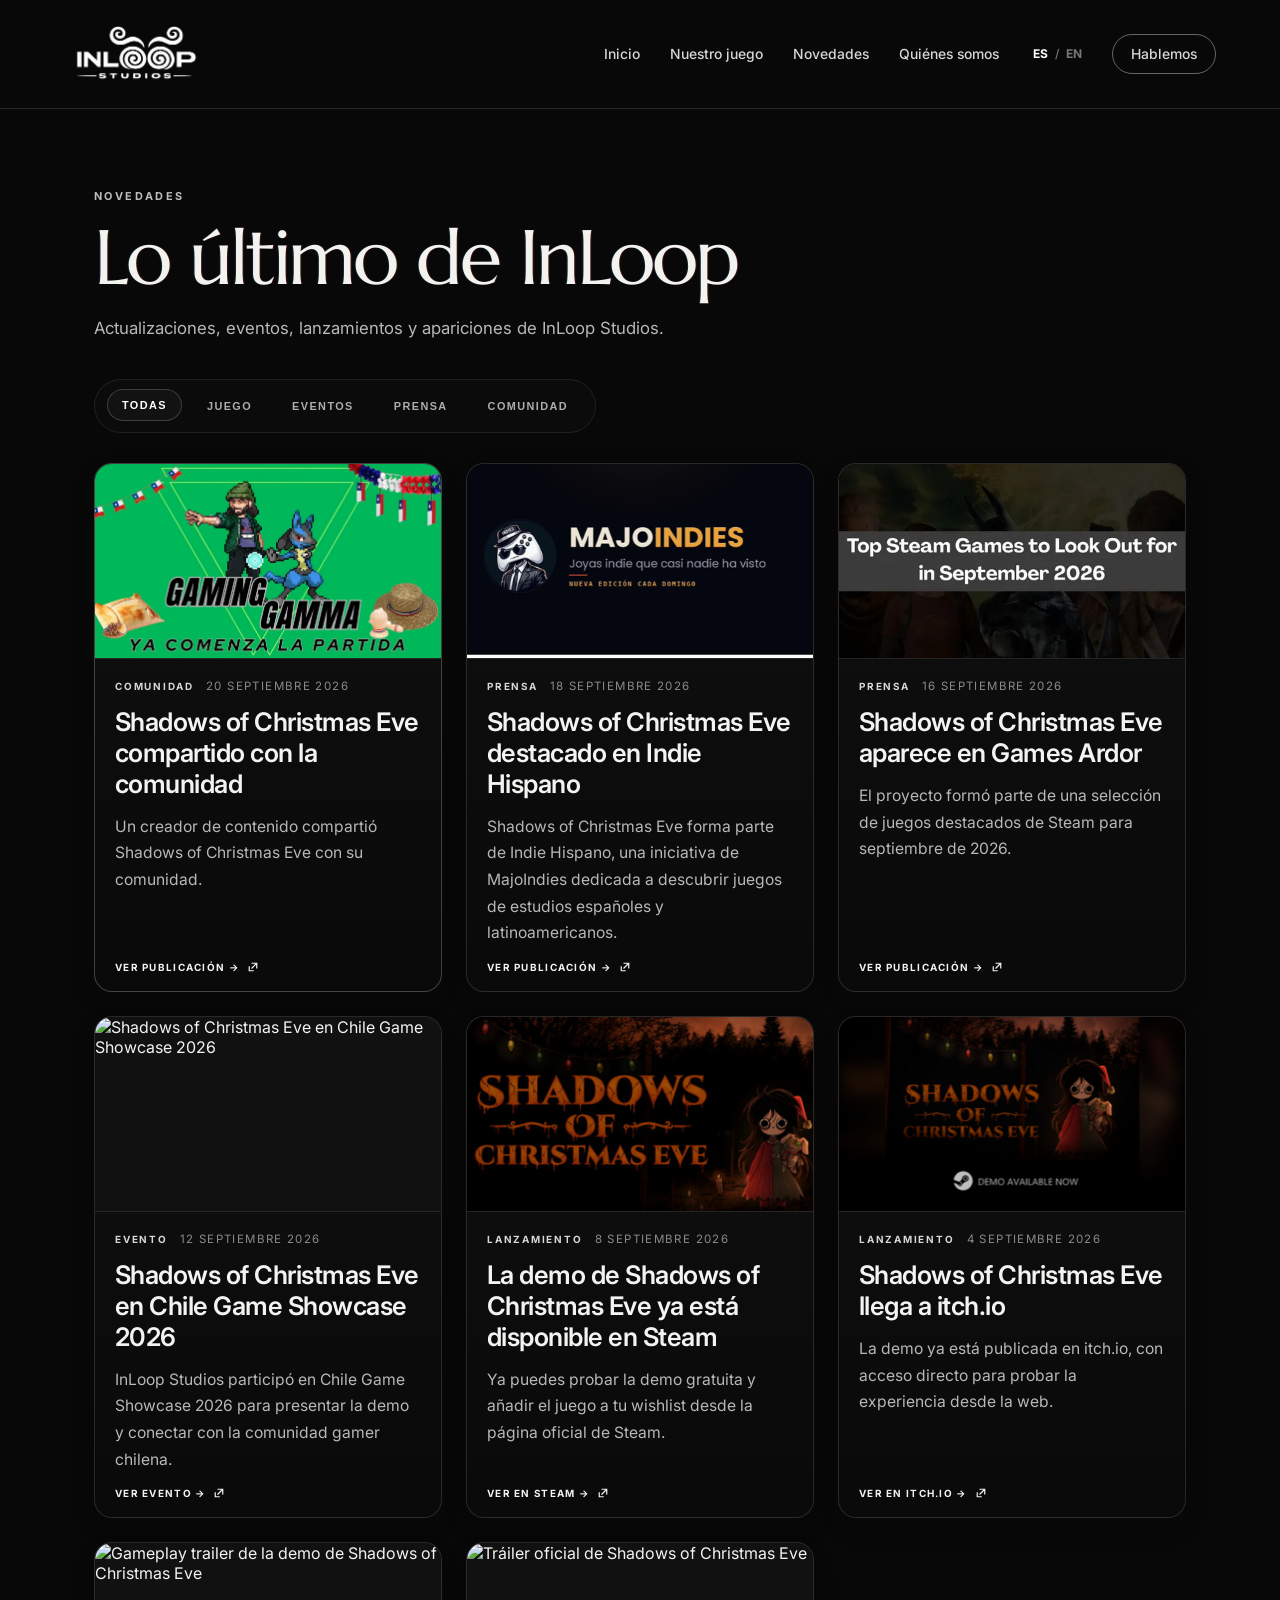
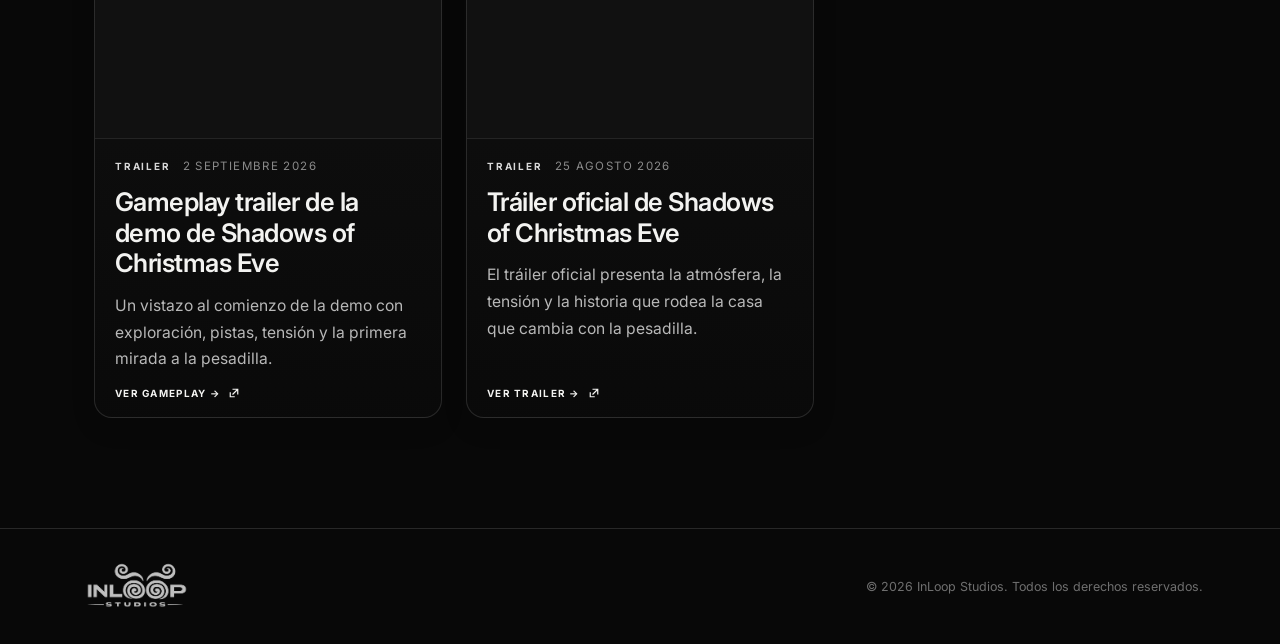
==== novedades/index.html @ c250b239 "Add missing novedades and images directories to repo These files were untracked and never pushed, so" ====
<!DOCTYPE html>
<html lang="es">
<head>
  <meta charset="UTF-8" />
  <meta name="viewport" content="width=device-width, initial-scale=1.0" />
  <title>Novedades | InLoop Studios</title>
  <meta name="description" content="Actualizaciones, eventos, lanzamientos y apariciones de InLoop Studios y Shadows of Christmas Eve." />
  <meta name="theme-color" content="#080808" />
  <link rel="preconnect" href="https://fonts.googleapis.com" />
  <link rel="preconnect" href="https://fonts.gstatic.com" crossorigin />
  <link href="https://fonts.googleapis.com/css2?family=Inter:wght@400;500;600;700&family=Marcellus&display=swap" rel="stylesheet" />
  <link rel="stylesheet" href="../styles.css" />
</head>
<body>
  <header class="site-header">
    <a href="../#inicio" class="brand" aria-label="InLoop Studios">
      <img src="../assets/logo-inloop.png" alt="InLoop Studios" />
    </a>

    <button class="menu-toggle" aria-label="Abrir menú" aria-expanded="false">
      <span></span><span></span><span></span>
    </button>

    <nav class="nav">
      <a href="../#inicio" data-i18n="nav.home">Inicio</a>
      <a href="../#juego" data-i18n="nav.game">Nuestro juego</a>
      <a href="./" data-i18n="nav.news">Novedades</a>
      <a href="../#nosotros" data-i18n="nav.about">Quiénes somos</a>

      <div class="language-switch" aria-label="Selector de idioma">
        <button type="button" data-lang="es" class="active">ES</button>
        <span>/</span>
        <button type="button" data-lang="en">EN</button>
      </div>

      <a class="nav-button" href="../#contacto" data-i18n="nav.talk">Hablemos</a>
    </nav>
  </header>

  <main class="news-page">
    <div class="news-page-shell">
      <header class="news-header">
        <p class="kicker news-kicker" data-i18n="news.kicker">NOVEDADES</p>
        <h1 data-i18n="news.title">Lo último de InLoop</h1>
        <p class="news-intro" data-i18n="news.intro">Actualizaciones, eventos, lanzamientos y apariciones de InLoop Studios.</p>
      </header>

      <div class="news-toolbar" aria-label="Filtros de novedades">
        <div class="news-filters" role="tablist" aria-label="Categorías de novedades">
          <button type="button" class="news-filter active" data-filter="all" data-i18n="news.filter.all" aria-pressed="true">TODAS</button>
          <button type="button" class="news-filter" data-filter="juego" data-i18n="news.filter.game" aria-pressed="false">JUEGO</button>
          <button type="button" class="news-filter" data-filter="eventos" data-i18n="news.filter.events" aria-pressed="false">EVENTOS</button>
          <button type="button" class="news-filter" data-filter="prensa" data-i18n="news.filter.press" aria-pressed="false">PRENSA</button>
          <button type="button" class="news-filter" data-filter="comunidad" data-i18n="news.filter.community" aria-pressed="false">COMUNIDAD</button>
        </div>
      </div>

      <section class="news-grid" id="newsGrid" aria-live="polite"></section>
    </div>
  </main>

  <footer>
    <img src="../assets/logo-inloop.png" alt="InLoop Studios" />
    <p>© 2026 InLoop Studios. Todos los derechos reservados.</p>
  </footer>

  <script src="../script.js"></script>
  <script>
    const newsItems = {
      es: [
        {
          title: 'Shadows of Christmas Eve en Chile Game Showcase 2026',
          date: '12 SEPTIEMBRE 2026',
          dateKey: '2026-09-12',
          category: 'EVENTO',
          description: 'InLoop Studios participó en Chile Game Showcase 2026 para presentar la demo y conectar con la comunidad gamer chilena.',
          image: 'https://chilegameshowcase.com/assets/venue-2026.jpg',
          type: 'external',
          url: 'https://www.chilegameshowcase.com/',
          slug: '',
          cta: 'VER EVENTO →',
          published: true,
          filter: 'eventos'
        },
        {
          title: 'La demo de Shadows of Christmas Eve ya está disponible en Steam',
          date: '8 SEPTIEMBRE 2026',
          dateKey: '2026-09-08',
          category: 'LANZAMIENTO',
          description: 'Ya puedes probar la demo gratuita y añadir el juego a tu wishlist desde la página oficial de Steam.',
          image: '../images/news/steam-thumb.png',
          imageAlign: 'right',
          type: 'external',
          url: 'https://store.steampowered.com/app/4969370/Shadows_of_Christmas_Eve/',
          slug: '',
          cta: 'VER EN STEAM →',
          published: true,
          filter: 'juego'
        },
        {
          title: 'Shadows of Christmas Eve llega a itch.io',
          date: '4 SEPTIEMBRE 2026',
          dateKey: '2026-09-04',
          category: 'LANZAMIENTO',
          description: 'La demo ya está publicada en itch.io, con acceso directo para probar la experiencia desde la web.',
          image: '../images/news/itchio-thumb.png',
          type: 'external',
          url: 'https://inloopstudios.itch.io/shadows-of-christmas-eve',
          slug: '',
          cta: 'VER EN ITCH.IO →',
          published: true,
          filter: 'juego'
        },
        {
          title: 'Shadows of Christmas Eve aparece en Games Ardor',
          date: '16 SEPTIEMBRE 2026',
          dateKey: '2026-09-16',
          category: 'PRENSA',
          description: 'El proyecto formó parte de una selección de juegos destacados de Steam para septiembre de 2026.',
          image: '../images/news/games-ardor-thumb.png',
          type: 'external',
          url: 'https://gamesardor.net/top-steam-games-september-2026/',
          slug: '',
          cta: 'VER PUBLICACIÓN →',
          published: true,
          filter: 'prensa'
        },
        {
          title: 'Shadows of Christmas Eve destacado en Indie Hispano',
          date: '18 SEPTIEMBRE 2026',
          dateKey: '2026-09-18',
          category: 'PRENSA',
          description: 'Shadows of Christmas Eve forma parte de Indie Hispano, una iniciativa de MajoIndies dedicada a descubrir juegos de estudios españoles y latinoamericanos.',
          image: '../images/news/indie-hispano-thumb.png',
          type: 'external',
          url: 'https://majoindies.netlify.app/hispano.html#hispano-shadows-of-christmas-eve',
          slug: '',
          cta: 'VER PUBLICACIÓN →',
          published: true,
          filter: 'prensa'
        },
        {
          title: 'Shadows of Christmas Eve compartido con la comunidad',
          date: '20 SEPTIEMBRE 2026',
          dateKey: '2026-09-20',
          category: 'COMUNIDAD',
          description: 'Un creador de contenido compartió Shadows of Christmas Eve con su comunidad.',
          image: '../images/news/instagram-reel-thumb.png',
          type: 'external',
          url: 'https://www.instagram.com/reel/DdXOxiay4Z0/',
          slug: '',
          cta: 'VER PUBLICACIÓN →',
          published: true,
          filter: 'comunidad'
        },
        {
          title: 'Gameplay trailer de la demo de Shadows of Christmas Eve',
          date: '2 SEPTIEMBRE 2026',
          dateKey: '2026-09-02',
          category: 'TRAILER',
          description: 'Un vistazo al comienzo de la demo con exploración, pistas, tensión y la primera mirada a la pesadilla.',
          image: 'https://img.youtube.com/vi/azSS-kR1qTQ/maxresdefault.jpg',
          type: 'external',
          url: 'https://www.youtube.com/watch?v=azSS-kR1qTQ',
          slug: '',
          cta: 'VER GAMEPLAY →',
          published: true,
          filter: 'juego'
        },
        {
          title: 'Tráiler oficial de Shadows of Christmas Eve',
          date: '25 AGOSTO 2026',
          dateKey: '2026-08-25',
          category: 'TRAILER',
          description: 'El tráiler oficial presenta la atmósfera, la tensión y la historia que rodea la casa que cambia con la pesadilla.',
          image: 'https://img.youtube.com/vi/sjTLP1u7Qiw/maxresdefault.jpg',
          type: 'external',
          url: 'https://www.youtube.com/watch?v=sjTLP1u7Qiw',
          slug: '',
          cta: 'VER TRAILER →',
          published: true,
          filter: 'juego'
        }
      ],
      en: [
        {
          title: 'Shadows of Christmas Eve at Chile Game Showcase 2026',
          date: 'SEPTEMBER 12, 2026',
          dateKey: '2026-09-12',
          category: 'EVENT',
          description: 'InLoop Studios attended Chile Game Showcase 2026 to present the demo and connect with the local gaming community.',
          image: 'https://chilegameshowcase.com/assets/venue-2026.jpg',
          type: 'external',
          url: 'https://www.chilegameshowcase.com/',
          slug: '',
          cta: 'VIEW EVENT →',
          published: true,
          filter: 'eventos'
        },
        {
          title: 'The Shadows of Christmas Eve demo is now available on Steam',
          date: 'SEPTEMBER 8, 2026',
          dateKey: '2026-09-08',
          category: 'LAUNCH',
          description: 'You can try the free demo and add the game to your wishlist from the official Steam page.',
          image: '../images/news/steam-thumb.png',
          imageAlign: 'right',
          type: 'external',
          url: 'https://store.steampowered.com/app/4969370/Shadows_of_Christmas_Eve/',
          slug: '',
          cta: 'VIEW ON STEAM →',
          published: true,
          filter: 'juego'
        },
        {
          title: 'Shadows of Christmas Eve is live on itch.io',
          date: 'SEPTEMBER 4, 2026',
          dateKey: '2026-09-04',
          category: 'LAUNCH',
          description: 'The demo is now published on itch.io for direct access and early testing.',
          image: '../images/news/itchio-thumb.png',
          type: 'external',
          url: 'https://inloopstudios.itch.io/shadows-of-christmas-eve',
          slug: '',
          cta: 'VIEW ON ITCH.IO →',
          published: true,
          filter: 'juego'
        },
        {
          title: 'Shadows of Christmas Eve featured on Games Ardor',
          date: 'SEPTEMBER 16, 2026',
          dateKey: '2026-09-16',
          category: 'PRESS',
          description: 'The project was included in a curated spotlight of standout Steam games for September 2026.',
          image: '../images/news/games-ardor-thumb.png',
          type: 'external',
          url: 'https://gamesardor.net/top-steam-games-september-2026/',
          slug: '',
          cta: 'READ FEATURE →',
          published: true,
          filter: 'prensa'
        },
        {
          title: 'Shadows of Christmas Eve featured on Indie Hispano',
          date: 'SEPTEMBER 18, 2026',
          dateKey: '2026-09-18',
          category: 'PRESS',
          description: 'Shadows of Christmas Eve is part of Indie Hispano, an initiative by MajoIndies to spotlight games from Spanish and Latin American studios.',
          image: '../images/news/indie-hispano-thumb.png',
          type: 'external',
          url: 'https://majoindies.netlify.app/hispano.html#hispano-shadows-of-christmas-eve',
          slug: '',
          cta: 'READ FEATURE →',
          published: true,
          filter: 'prensa'
        },
        {
          title: 'Shadows of Christmas Eve shared with the community',
          date: 'SEPTEMBER 20, 2026',
          dateKey: '2026-09-20',
          category: 'COMMUNITY',
          description: 'A content creator shared Shadows of Christmas Eve with their community.',
          image: '../images/news/instagram-reel-thumb.png',
          type: 'external',
          url: 'https://www.instagram.com/reel/DdXOxiay4Z0/',
          slug: '',
          cta: 'VIEW POST →',
          published: true,
          filter: 'comunidad'
        },
        {
          title: 'Gameplay trailer for the Shadows of Christmas Eve demo',
          date: 'SEPTEMBER 2, 2026',
          dateKey: '2026-09-02',
          category: 'TRAILER',
          description: 'A first look at the demo with exploration, clues, tension, and the first signs of the nightmare.',
          image: 'https://img.youtube.com/vi/azSS-kR1qTQ/maxresdefault.jpg',
          type: 'external',
          url: 'https://www.youtube.com/watch?v=azSS-kR1qTQ',
          slug: '',
          cta: 'WATCH GAMEPLAY →',
          published: true,
          filter: 'juego'
        },
        {
          title: 'Official trailer for Shadows of Christmas Eve',
          date: 'AUGUST 25, 2026',
          dateKey: '2026-08-25',
          category: 'TRAILER',
          description: 'The official trailer presents the atmosphere, tension, and story behind the house that changes with the nightmare.',
          image: 'https://img.youtube.com/vi/sjTLP1u7Qiw/maxresdefault.jpg',
          type: 'external',
          url: 'https://www.youtube.com/watch?v=sjTLP1u7Qiw',
          slug: '',
          cta: 'WATCH TRAILER →',
          published: true,
          filter: 'juego'
        }
      ]
    };

    const newsGrid = document.getElementById('newsGrid');
    const filterButtons = document.querySelectorAll('.news-filter');
    let currentNewsLang = localStorage.getItem('inloop-language') || 'es';

    function getVisibleNews() {
      const activeItems = newsItems[currentNewsLang] || newsItems.es;
      return activeItems
        .filter(item => item.published)
        .sort((a, b) => new Date(b.dateKey || '1970-01-01') - new Date(a.dateKey || '1970-01-01'));
    }

    function renderNews(filter = 'all') {
      const visibleNews = getVisibleNews();
      const filtered = filter === 'all'
        ? visibleNews
        : visibleNews.filter(item => item.filter === filter);

      newsGrid.innerHTML = filtered.map((item, index) => {
        const href = item.type === 'external' && item.url ? item.url : item.type === 'internal' && item.slug ? `./${item.slug}/` : '';
        const tagName = href ? 'a' : 'article';
        const externalIcon = item.type === 'external' && item.url
          ? '<svg viewBox="0 0 16 16" aria-hidden="true"><path d="M6 3h7v7M13 3L6 10M9 13H3V7"/></svg>'
          : '';

        return `
          <${tagName}
            class="news-card ${item.type} ${index === 0 ? 'featured' : ''}"
            ${href ? `href="${href}"` : ''}
            ${item.type === 'external' && item.url ? 'target="_blank" rel="noopener noreferrer"' : ''}
            aria-label="${item.title}"
          >
            <div class="news-card-media ${item.imageAlign === 'right' ? 'media-shift-right' : ''}">
              <img src="${item.image}" alt="${item.title}" />
            </div>
            <div class="news-card-content">
              <div class="news-meta-row">
                <span class="news-category">${item.category}</span>
                <span class="news-date">${item.date}</span>
              </div>
              <h3>${item.title}</h3>
              <p>${item.description}</p>
              <span class="news-card-cta">
                ${item.cta}
                ${externalIcon}
              </span>
            </div>
          </${tagName}>
        `;
      }).join('');
    }

    function syncNewsLanguage(lang) {
      currentNewsLang = lang;
      const activeFilter = document.querySelector('.news-filter.active')?.dataset.filter || 'all';
      renderNews(activeFilter);
    }

    window.addEventListener('languageChanged', (event) => {
      syncNewsLanguage(event.detail || localStorage.getItem('inloop-language') || 'es');
    });

    document.querySelectorAll('[data-lang]').forEach(button => {
      button.addEventListener('click', () => {
        syncNewsLanguage(button.dataset.lang);
      });
    });

    filterButtons.forEach(button => {
      button.addEventListener('click', () => {
        const filter = button.dataset.filter;
        filterButtons.forEach(item => {
          const active = item === button;
          item.classList.toggle('active', active);
          item.setAttribute('aria-pressed', String(active));
        });
        renderNews(filter);
      });
    });

    syncNewsLanguage(currentNewsLang);
  </script>
</body>
</html>
---- styles.css ----
:root {
  --black: #080808;
  --black-soft: #101010;
  --gray: #b8b8b8;
  --gray-dark: #242424;
  --white: #f3f3f1;
  --shadows: #b87221;
  --shadows-light: #d0944d;
  --line: rgba(255,255,255,.13);
}

* { box-sizing: border-box; }
html { scroll-behavior: smooth; }

body {
  margin: 0;
  background: var(--black);
  color: var(--white);
  font-family: "Inter", sans-serif;
}

img { display: block; max-width: 100%; }
a { color: inherit; text-decoration: none; }

.site-header {
  position: relative;
  z-index: 20;
  display: flex;
  align-items: center;
  justify-content: space-between;
  padding: 18px clamp(22px, 5vw, 72px);
  background: #080808;
  border-bottom: 1px solid var(--line);
}

.brand img { width: 145px; }

.nav {
  display: flex;
  align-items: center;
  gap: 30px;
  color: #d7d7d7;
  font-size: .87rem;
  font-weight: 500;
}

.nav a { transition: color .2s ease; }
.nav a:hover { color: #fff; }

.nav-button {
  padding: 11px 18px;
  border: 1px solid #666;
  border-radius: 999px;
}

.menu-toggle {
  display: none;
  border: 0;
  background: transparent;
  padding: 8px;
}

.menu-toggle span {
  display: block;
  width: 25px;
  height: 2px;
  margin: 5px 0;
  background: #fff;
}

.hero {
  position: relative;
  min-height: 760px;
  overflow: hidden;
}

.hero > img {
  width: 100%;
  height: 760px;
  object-fit: cover;
  object-position: center;
}

.hero-shade {
  position: absolute;
  inset: 0;
  background:
    linear-gradient(90deg, rgba(0,0,0,.88) 0%, rgba(0,0,0,.52) 43%, rgba(0,0,0,.08) 78%),
    linear-gradient(0deg, rgba(0,0,0,.45), transparent 45%);
}

.hero-content {
  position: absolute;
  left: clamp(24px, 8vw, 130px);
  top: 50%;
  width: min(780px, calc(100% - 48px));
  transform: translateY(-50%);
}

.kicker {
  margin: 0 0 16px;
  color: #bdbdbd;
  letter-spacing: .26em;
  text-transform: uppercase;
  font-size: .7rem;
  font-weight: 700;
}

.hero h1,
.section-heading h2,
.about-intro h2,
.contact-heading h2,
.team-info h3 {
  font-family: "Marcellus", serif;
}

.hero h1 {
  margin: 0;
  font-size: clamp(2.9rem, 5vw, 5.3rem);
  line-height: .92;
  font-weight: 600;
  letter-spacing: -.04em;
}

.hero-content > p:not(.kicker) {
  max-width: 620px;
  margin: 28px 0 36px;
  color: #c8c8c8;
  line-height: 1.8;
  font-size: 1.05rem;
}

.hero-actions {
  display: flex;
  flex-wrap: wrap;
  gap: 14px;
  justify-content: flex-start;
}

.game-actions {
  display: flex;
  flex-wrap: wrap;
  gap: 14px;
  justify-content: center;

}

.button {
  min-height: 52px;
  display: inline-flex;
  align-items: center;
  justify-content: center;
  gap: 11px;
  padding: 0 24px;
  border: 1px solid transparent;
  text-transform: uppercase;
  letter-spacing: .12em;
  font-size: .73rem;
  font-weight: 700;
  transition: transform .2s ease, background .2s ease;
}

.button:hover { transform: translateY(-2px); }

.button-light {
  background: #ededeb;
  color: #101010;
}

.button-outline {
  border-color: rgba(255,255,255,.45);
  background: rgba(0,0,0,.28);
}

.shadows-button {
  background: #ededeb;
  color: #101010;
}

.shadows-button img {
  filter: invert(1);
}

.shadows-button:hover {
  background: #ffffff;
  box-shadow:
    3px 0 0 rgba(184, 114, 33, .55),
    -3px 0 0 rgba(59, 119, 157, .32);
}

.button img {
  width: 23px;
  height: 23px;
  object-fit: contain;
}

.hero-announcement {
  backdrop-filter: blur(6px);
  -webkit-backdrop-filter: blur(6px);
  position: absolute;
  right: clamp(24px, 6vw, 90px);
  bottom: 30px;
  max-width: 420px;
  padding: 20px 24px;
  background: rgba(8, 8, 8, .62);
  border-left: 3px solid rgba(255,255,255,.45);
}

.hero-announcement span {
  display: block;
  margin-bottom: 8px;
  color: #d3d3d3;
  letter-spacing: .22em;
  font-size: .68rem;
  font-weight: 700;
}

.hero-announcement strong {
  font-family: "Marcellus", serif;
  font-size: 1.32rem;
  line-height: 1.3;
}

.game-section {
  min-height: 820px;
  position: relative;
  isolation: isolate;
  display: flex;
  align-items: center;
  padding: 110px clamp(24px, 7vw, 110px);
  overflow: hidden;
  background: #050505;
}

.game-video {
  position: absolute;
  inset: 0;
  z-index: -3;
  width: 100%;
  height: 100%;
  object-fit: cover;
}

.game-overlay {
  position: absolute;
  inset: 0;
  z-index: -2;
  background:
    linear-gradient(90deg, rgba(0,0,0,.91) 0%, rgba(0,0,0,.57) 48%, rgba(0,0,0,.2) 100%),
    linear-gradient(0deg, rgba(0,0,0,.62), transparent 38%, rgba(0,0,0,.18));
}

.game-content {
  margin: 0 auto;
  text-align: center;
  width: min(730px, 100%);
}

.game-kicker { color: var(--white); }

.game-logo {
  width: min(640px, 100%);
  margin-left: -3%;
  filter: drop-shadow(0 12px 26px rgba(0,0,0,.78));
}

.game-description {
  max-width: 650px;
  margin: 25px auto;
  color: #ddd4cd;
  line-height: 1.8;
  font-size: 1.08rem;
}

.game-tags {
  justify-content: center;
  display: flex;
  flex-wrap: wrap;
  gap: 10px;
  margin: 0 0 34px;
  padding: 0;
  list-style: none;
}

.game-tags li {
  padding: 8px 12px;
  border: 1px solid rgba(185,118,71,.45);
  color: #dec1ae;
  background: rgba(70,32,15,.2);
  font-size: .78rem;
}

.video-note {
  position: absolute;
  right: 34px;
  bottom: 28px;
  color: rgba(255,255,255,.62);
  letter-spacing: .22em;
  font-size: .66rem;
}

.about-section {
  padding: 120px clamp(24px, 7vw, 100px);
  background:
    linear-gradient(180deg, #0d0d0d, #111);
}

.about-intro {
  align-items: center;
  max-width: 1180px;
  margin: auto;
  display: grid;
  grid-template-columns: .9fr 1.1fr;
  gap: 80px;
}

.about-intro h2,
.contact-heading h2 {
  margin: 0;
  font-size: clamp(2.9rem, 5vw, 5.3rem);
  line-height: .96;
  font-weight: 600;
  letter-spacing: -.04em;
}

.about-copy p {
  margin: 0 0 18px;
  color: var(--gray);
  line-height: 1.8;
}

.team-grid {
  max-width: 1180px;
  margin: 76px auto 0;
  display: grid;
  grid-template-columns: 1fr 1fr;
  gap: 28px;
}

.team-card {
  overflow: hidden;
  background: #0b0b0b;
  border: 1px solid var(--line);
}

.team-photo {
  height: 440px;
  overflow: hidden;
  background: #161616;
}

.team-photo img {
  width: 100%;
  height: 100%;
  object-fit: cover;
  filter: grayscale(1) contrast(1.08);
  transition: filter .35s ease, transform .45s ease;
}

.team-card:hover .team-photo img {
  filter: grayscale(.35) contrast(1.04);
  transform: scale(1.02);
}

.team-info { padding: 29px; }

.role {
  margin: 0 0 11px;
  color: #a2a2a2;
  text-transform: uppercase;
  letter-spacing: .15em;
  font-size: .67rem;
  font-weight: 700;
}

.team-info h3 {
  margin: 0 0 14px;
  font-size: 2rem;
  font-weight: 600;
}

.team-info > p:not(.role) {
  color: var(--gray);
  line-height: 1.7;
}

.team-links {
  display: flex;
  gap: 12px;
  margin-top: 24px;
}

.team-links a {
  width: 38px;
  height: 38px;
  display: grid;
  place-items: center;
  border: 1px solid #4e4e4e;
  border-radius: 50%;
  color: #ddd;
  transition: border-color .2s ease, color .2s ease, background .2s ease;
}

.team-links a:hover {
  color: #111;
  background: #e7e7e7;
  border-color: #e7e7e7;
}

.team-links svg {
  width: 18px;
  height: 18px;
  fill: none;
  stroke: currentColor;
  stroke-width: 1.7;
}

.team-links svg path {
  fill: currentColor;
  stroke: none;
}

.contact-section {
  padding: 70px clamp(24px, 7vw, 100px) 110px;
  background: #070707;
}

.contact-heading {
  max-width: 780px;
}

.contact-heading > p:not(.kicker) {
  color: var(--gray);
  line-height: 1.75;
}

.contact-grid {
  max-width: 1180px;
  margin-top: 58px;
  display: grid;
  grid-template-columns: 1fr 1fr;
  gap: 22px;
}

.contact-card {
  min-height: 180px;
  padding: 32px;
  background: var(--black-soft);
  border: 1px solid var(--line);
}

.kofi-support {
  grid-column: 1 / -1;
  width: min(100%, 560px);
  margin: 8px auto 0;
  display: flex;
  flex-direction: column;
  align-items: center;
  justify-content: center;
  text-align: center;
}

.kofi-support p {
  margin: 0 0 28px;
  color: var(--gray);
  line-height: 1.7;
}

.kofi-button {
  min-height: 52px;
  display: inline-flex;
  align-items: center;
  justify-content: center;
  gap: 9px;
  padding: 0 22px;
  border: 1px solid transparent;
  background: #ededeb;
  color: #101010;
  font-family: "Inter", sans-serif;
  text-transform: uppercase;
  letter-spacing: .12em;
  font-size: .68rem;
  font-weight: 700;
  text-decoration: none;
  line-height: 1;
  cursor: pointer;
  transition: transform .2s ease, background .2s ease, box-shadow .2s ease;
  border-radius: 0;
  white-space: nowrap;
}

.kofi-button:hover,
.kofi-button:focus-visible {
  transform: translateY(-2px);
  background: #ffffff;
  box-shadow:
    3px 0 0 rgba(177, 49, 54, .48),
    -3px 0 0 rgba(59, 119, 157, .38),
    0 10px 24px rgba(0,0,0,.25);
}

.kofi-icon {
  width: 18px;
  height: 18px;
  object-fit: contain;
  display: block;
  flex-shrink: 0;
}

@media (max-width: 620px) {
  .kofi-button {
    width: auto;
    font-size: .68rem;
    padding: 0 18px;
  }
}

.contact-card > span {
  display: block;
  margin-bottom: 24px;
  color: #aaa;
  letter-spacing: .18em;
  font-size: .7rem;
  font-weight: 700;
}

.contact-card > a:not(.kofi-button) {
  font-family: "Marcellus", serif;
  font-size: clamp(1.3rem, 2.3vw, 2rem);
  word-break: break-word;
}

.socials {
  display: flex;
  flex-wrap: wrap;
  gap: 18px 26px;
  color: #d2d2d2;
}

.socials a:hover { color: #fff; }

.news-page {
  background: #080808;
  color: #f3f3f1;
}

.news-page-shell {
  max-width: 1220px;
  margin: 0 auto;
  padding: 80px clamp(20px, 5vw, 72px) 110px;
}

.news-header {
  max-width: 760px;
  margin-bottom: 36px;
}

.news-kicker {
  margin: 0 0 18px;
  letter-spacing: .22em;
  font-size: .68rem;
  font-weight: 700;
  text-transform: uppercase;
  color: #bdbdbd;
}

.news-header h1 {
  margin: 0;
  font-family: "Marcellus", serif;
  font-size: clamp(3.2rem, 6vw, 6rem);
  line-height: .96;
  letter-spacing: -0.04em;
  font-weight: 400;
  color: #f2f2ef;
  text-shadow:
    1px 0 rgba(160, 42, 45, .36),
    -1px 0 rgba(48, 113, 150, .28);
  animation: glitchBase 7s steps(1, end) infinite;
}

.news-intro {
  max-width: 620px;
  margin: 18px 0 0;
  color: var(--gray);
  line-height: 1.8;
  font-size: 1.05rem;
}

.news-toolbar {
  margin-bottom: 30px;
}

.news-filters {
  display: flex;
  gap: 10px;
  align-items: center;
  overflow-x: auto;
  scrollbar-width: none;
  -ms-overflow-style: none;
  padding: 10px 12px;
  border: 1px solid rgba(255,255,255,.08);
  border-radius: 999px;
  background: rgba(255,255,255,.015);
  max-width: max-content;
}

.news-filters::-webkit-scrollbar { display: none; }

.news-filter {
  flex-shrink: 0;
  border: 1px solid transparent;
  background: transparent;
  color: #aeaeae;
  padding: 9px 14px;
  border-radius: 999px;
  font-size: .68rem;
  font-weight: 700;
  letter-spacing: .13em;
  text-transform: uppercase;
  cursor: pointer;
  transition: border-color .2s ease, color .2s ease, background .2s ease, transform .2s ease;
}

.news-filter.active,
.news-filter:hover {
  border-color: rgba(255,255,255,.18);
  background: rgba(255,255,255,.03);
  color: #fff;
  transform: translateY(-1px);
}

.news-grid {
  display: grid;
  grid-template-columns: repeat(3, minmax(0, 1fr));
  gap: 24px;
}

.news-card {
  display: flex;
  flex-direction: column;
  background: linear-gradient(180deg, rgba(16,16,16,0.96), rgba(10,10,10,0.96));
  border: 1px solid rgba(255,255,255,.12);
  border-radius: 18px;
  overflow: hidden;
  min-height: 100%;
  color: inherit;
  transition: border-color .25s ease, transform .25s ease, box-shadow .25s ease;
  text-decoration: none;
  box-shadow: 0 10px 24px rgba(0,0,0,.12);
}

.news-card:hover,
.news-card:focus-visible {
  border-color: rgba(255,255,255,.28);
  box-shadow: 0 24px 36px rgba(0,0,0,.22);
  transform: translateY(-3px);
}

.news-card:focus-visible {
  outline: 1px solid rgba(255,255,255,.4);
  outline-offset: 2px;
}

.news-card-media {
  overflow: hidden;
  border-bottom: 1px solid rgba(255,255,255,.08);
  background: #111;
}

.news-card-media img {
  width: 100%;
  aspect-ratio: 16 / 9;
  object-fit: cover;
  object-position: center;
  display: block;
  transition: transform .42s ease, opacity .3s ease;
}

.news-card-media.media-shift-right img {
  object-position: 30% center;
}

.news-card:hover .news-card-media img,
.news-card:focus-visible .news-card-media img {
  transform: scale(1.03);
}

.news-card-content {
  display: flex;
  flex: 1;
  flex-direction: column;
  gap: 14px;
  padding: 20px 20px 18px;
}

.news-meta-row {
  display: flex;
  flex-wrap: wrap;
  align-items: center;
  gap: 10px 12px;
}

.news-category {
  color: #d8d8d8;
  letter-spacing: .18em;
  font-size: .62rem;
  font-weight: 700;
  text-transform: uppercase;
}

.news-date {
  color: #8a8a8a;
  font-size: .72rem;
  letter-spacing: .12em;
  text-transform: uppercase;
}

.news-card h3 {
  margin: 0;
  font-size: clamp(1.35rem, 2vw, 1.9rem);
  line-height: 1.2;
  font-weight: 600;
  letter-spacing: -0.02em;
  color: #f3f3f1;
}

.news-card p {
  margin: 0;
  color: var(--gray);
  line-height: 1.7;
  font-size: .98rem;
}

.news-card-cta {
  margin-top: auto;
  display: inline-flex;
  align-items: center;
  gap: 8px;
  color: #f3f3f1;
  text-transform: uppercase;
  letter-spacing: .13em;
  font-size: .62rem;
  font-weight: 700;
}

.news-card-cta svg {
  width: 12px;
  height: 12px;
  stroke: currentColor;
  stroke-width: 1.6;
  fill: none;
}

.news-card.featured {
  border-color: rgba(255,255,255,.22);
}

.article-page {
  background: #080808;
  color: #f3f3f1;
}

.article-shell {
  max-width: 900px;
  margin: 0 auto;
  padding: 90px clamp(20px, 5vw, 72px) 110px;
}

.article-kicker {
  margin: 0 0 20px;
  letter-spacing: .22em;
  font-size: .68rem;
  font-weight: 700;
  text-transform: uppercase;
  color: #bdbdbd;
}

.article-shell h1 {
  margin: 0;
  font-size: clamp(2.4rem, 5vw, 4rem);
  font-family: "Marcellus", serif;
  line-height: 1.05;
  font-weight: 400;
}

.article-intro {
  margin: 18px 0 0;
  font-size: 1.15rem;
  line-height: 1.8;
  color: var(--gray);
}

.article-meta {
  margin-top: 26px;
  color: #9a9a9a;
  font-size: .72rem;
  letter-spacing: .14em;
  text-transform: uppercase;
}

.article-content {
  margin-top: 38px;
  color: #e6e6e6;
  line-height: 1.9;
}

.article-content ul {
  margin: 0 0 28px;
  padding-left: 22px;
  color: #dbdbdb;
}

.article-content li + li {
  margin-top: 10px;
}

.article-content p {
  margin: 0;
  color: #d3d3d3;
}

@media (max-width: 980px) {
  .news-grid {
    grid-template-columns: repeat(2, minmax(0, 1fr));
  }
}

@media (max-width: 620px) {
  .news-page-shell,
  .article-shell {
    padding-top: 70px;
  }

  .news-grid {
    grid-template-columns: 1fr;
  }

  .news-card-content {
    padding: 18px 18px 16px;
  }
}

@media (prefers-reduced-motion: reduce) {
  .news-card,
  .news-filter,
  .news-card-media img {
    transition: none;
  }
}

footer {
  display: flex;
  align-items: center;
  justify-content: space-between;
  gap: 24px;
  padding: 28px clamp(24px, 6vw, 80px);
  border-top: 1px solid var(--line);
  color: #6f6f6f;
  font-size: .78rem;
}

footer img {
  width: 120px;
  opacity: .75;
}

@media (max-width: 920px) {
  .menu-toggle { display: block; z-index: 102; }

  .nav {
    position: fixed;
    inset: 0;
    z-index: 101;
    flex-direction: column;
    justify-content: center;
    background: rgba(7,7,7,.98);
    transform: translateX(100%);
    transition: transform .3s ease;
  }

  .nav.open { transform: translateX(0); }

  .about-intro,
  .team-grid,
  .contact-grid {
    grid-template-columns: 1fr;
  }

  .hero-announcement {
    left: 24px;
    right: 24px;
    max-width: none;
  }
}

@media (max-width: 620px) {
  .site-header { padding: 15px 20px; }
  .brand img { width: 120px; }

  .hero,
  .hero > img {
    min-height: 760px;
    height: 760px;
  }

  .hero > img { object-position: 66% center; }
  .hero-content { top: 42%; }

  .hero-actions,
  .game-actions {
    flex-direction: column;
  }

  .button { width: 100%; }

  .game-section,
  .about-section,
  .contact-section {
    padding: 88px 22px;
  }

  .game-section {
    min-height: 760px;
  }

  .game-logo {
    width: 112%;
    max-width: none;
    margin-left: -7%;
  }

  .team-photo { height: 350px; }

  .video-note { display: none; }

  footer {
    flex-direction: column;
    text-align: center;
  }
}

@media (prefers-reduced-motion: reduce) {
  html { scroll-behavior: auto; }
  .game-video { display: none; }
  .game-section {
    background:
      linear-gradient(90deg, rgba(0,0,0,.9), rgba(0,0,0,.45)),
      url("assets/hero-fondo.png") center/cover;
  }
}



/* --- V7 refinements --- */

.language-switch {
  display: flex;
  align-items: center;
  gap: 7px;
  margin-left: 4px;
  color: #777;
  font-size: .75rem;
}

.language-switch button {
  border: 0;
  padding: 0;
  background: transparent;
  color: #777;
  font: inherit;
  font-weight: 700;
  cursor: pointer;
}

.language-switch button.active,
.language-switch button:hover {
  color: #fff;
}

.hero,
.game-section,
.about-section,
.contact-section {
  position: relative;
}

.hero::after,
.game-section::after,
.about-section::after {
  content: "";
  position: absolute;
  left: 0;
  right: 0;
  bottom: -1px;
  height: 220px;
  pointer-events: none;
  z-index: 6;
}

.hero::after {
  background: linear-gradient(
    to bottom,
    rgba(8,8,8,0) 0%,
    rgba(8,8,8,.22) 26%,
    rgba(8,8,8,.6) 58%,
    #080808 100%
  );
}

.game-section::after {
  background: linear-gradient(
    to bottom,
    rgba(8,8,8,0) 0%,
    rgba(12,12,12,.28) 28%,
    rgba(14,14,14,.68) 66%,
    #0e0e0e 100%
  );
}

.about-section::after {
  background: linear-gradient(
    to bottom,
    rgba(14,14,14,0) 0%,
    rgba(10,10,10,.3) 30%,
    rgba(7,7,7,.76) 72%,
    #070707 100%
  );
}

.game-logo {
  width: min(650px, 100%);
  max-height: 290px;
  object-fit: contain;
  object-position: center center;
  margin: -20px auto -8px;
  filter: drop-shadow(0 12px 26px rgba(0,0,0,.78));
}

.team-grid {
  max-width: 1020px;
  gap: 24px;
}

.team-card {
  display: grid;
  grid-template-columns: 210px 1fr;
  align-items: stretch;
  min-height: 300px;
}

.team-photo {
  height: 100%;
  min-height: 300px;
}

.team-photo img {
  object-position: center 22%;
}

.team-info {
  padding: 30px 28px;
  display: flex;
  flex-direction: column;
  justify-content: center;
}

.team-info h3 {
  font-size: 1.7rem;
}

.team-info h3 span {
  color: #8f8f8f;
  font-size: .72em;
  font-weight: 500;
}

.contact-heading {
  margin: 0 auto;
  text-align: center;
}

.contact-grid {
  margin-left: auto;
  margin-right: auto;
  text-align: center;
}

.contact-card {
  display: flex;
  flex-direction: column;
  align-items: center;
  justify-content: center;
}

.studio-socials {
  display: flex;
  justify-content: center;
  flex-wrap: wrap;
  gap: 14px;
}

.studio-socials a {
  width: 44px;
  height: 44px;
  display: grid;
  place-items: center;
  border: 1px solid #505050;
  border-radius: 50%;
  color: #ddd;
  transition: color .2s ease, background .2s ease, border-color .2s ease, transform .2s ease;
}


.studio-socials svg {
  width: 19px;
  height: 19px;
  fill: none;
  stroke: currentColor;
  stroke-width: 1.7;
  stroke-linecap: round;
  stroke-linejoin: round;
}

.studio-socials svg path:first-child:last-child,
.studio-socials a:nth-child(2) svg path,
.studio-socials a:nth-child(4) svg path,
.studio-socials a:nth-child(5) svg path {
  fill: currentColor;
  stroke: none;
}

.brand img,
footer img {
  object-fit: contain;
  height: auto;
}

@media (max-width: 920px) {
  .team-card {
    grid-template-columns: 180px 1fr;
  }

  .language-switch {
    margin: 8px 0;
  }
}

@media (max-width: 700px) {
  .team-card {
    grid-template-columns: 1fr;
  }

  .team-photo {
    height: 320px;
    min-height: 320px;
  }

  .hero::after,
  .game-section::after,
  .about-section::after {
    height: 150px;
  }
}


/* --- V8 typography and social icon refinements --- */

.hero h1 {
  max-width: 900px;
  font-family: "Marcellus", serif;
  font-size: clamp(2.4rem, 4.2vw, 4.7rem);
  line-height: 1.02;
  letter-spacing: -.018em;
}

.about-intro h2,
.contact-heading h2,
.team-info h3,
.contact-card > a {
  font-family: "Marcellus", serif;
}

.studio-socials {
  gap: 18px;
}

.studio-socials a {
  position: relative;
  width: 50px;
  height: 50px;
  overflow: visible;
}

.studio-socials svg {
  width: 21px;
  height: 21px;
  fill: none;
  stroke: currentColor;
  stroke-width: 1.8;
  stroke-linecap: round;
  stroke-linejoin: round;
}

.studio-socials a::after {
  content: attr(data-label);
  position: absolute;
  left: 50%;
  top: calc(100% + 9px);
  transform: translateX(-50%);
  padding: 5px 8px;
  border: 1px solid #3d3d3d;
  border-radius: 5px;
  background: #111;
  color: #eee;
  font-size: .65rem;
  line-height: 1;
  white-space: nowrap;
  opacity: 0;
  pointer-events: none;
  transition: opacity .18s ease, transform .18s ease;
}

.studio-socials a:hover::after,
.studio-socials a:focus-visible::after {
  opacity: 1;
  transform: translate(-50%, 2px);
}

.studio-socials a:nth-child(2) svg path,
.studio-socials a:nth-child(5) svg path {
  fill: none;
  stroke: currentColor;
}

@media (max-width: 620px) {
  .hero h1 {
    font-size: clamp(2.2rem, 11vw, 3.7rem);
    line-height: 1.02;
  }

  .studio-socials {
    gap: 16px 18px;
  }

  .studio-socials a::after {
    position: static;
    transform: none;
    opacity: 1;
    border: 0;
    padding: 0;
    margin-top: 8px;
    background: transparent;
    color: #a9a9a9;
    font-size: .62rem;
  }

  .studio-socials a {
    width: 62px;
    height: 68px;
    display: flex;
    flex-direction: column;
    justify-content: center;
  }
}


/* --- V11 glitch / psychological horror treatment --- */

.glitch-title {
  position: relative;
  color: #f4f4f2;
  text-shadow:
    1px 0 rgba(160, 42, 45, .36),
    -1px 0 rgba(48, 113, 150, .28);
  animation: glitchBase 7s steps(1, end) infinite;
}

.glitch-title::before,
.glitch-title::after {
  content: attr(data-text);
  position: absolute;
  inset: 0;
  pointer-events: none;
  overflow: hidden;
  opacity: 0;
}

.glitch-title::before {
  color: rgba(187, 52, 58, .82);
  transform: translateX(2px);
  text-shadow: -1px 0 rgba(255,255,255,.12);
  animation: glitchRed 7s steps(1, end) infinite;
}

.glitch-title::after {
  color: rgba(64, 126, 165, .76);
  transform: translateX(-2px);
  text-shadow: 1px 0 rgba(255,255,255,.1);
  animation: glitchBlue 7s steps(1, end) infinite;
}

@keyframes glitchBase {
  0%, 88%, 100% {
    transform: none;
    filter: none;
  }
  89% {
    transform: translateX(-1px);
    filter: contrast(1.1);
  }
  90% {
    transform: translateX(1px);
  }
  91% {
    transform: none;
  }
  94% {
    transform: translateY(-1px);
  }
  95% {
    transform: none;
  }
}

@keyframes glitchRed {
  0%, 87%, 100% {
    opacity: 0;
    clip-path: inset(0 0 100% 0);
  }
  88% {
    opacity: .75;
    clip-path: inset(10% 0 68% 0);
    transform: translate(4px, -1px);
  }
  89% {
    opacity: .55;
    clip-path: inset(58% 0 18% 0);
    transform: translate(-2px, 1px);
  }
  90% {
    opacity: 0;
  }
  94% {
    opacity: .5;
    clip-path: inset(32% 0 51% 0);
    transform: translate(3px, 0);
  }
  95% {
    opacity: 0;
  }
}

@keyframes glitchBlue {
  0%, 87%, 100% {
    opacity: 0;
    clip-path: inset(100% 0 0 0);
  }
  88% {
    opacity: .6;
    clip-path: inset(64% 0 12% 0);
    transform: translate(-4px, 1px);
  }
  89% {
    opacity: .72;
    clip-path: inset(20% 0 61% 0);
    transform: translate(2px, -1px);
  }
  90% {
    opacity: 0;
  }
  94% {
    opacity: .45;
    clip-path: inset(72% 0 8% 0);
    transform: translate(-3px, 0);
  }
  95% {
    opacity: 0;
  }
}

/* The game logo receives a harsher, more unstable edge */
.game-logo {
  animation: gameLogoDisturbance 8s steps(1, end) infinite;
  filter:
    drop-shadow(2px 0 rgba(155, 49, 38, .45))
    drop-shadow(-2px 0 rgba(57, 107, 145, .34))
    drop-shadow(0 12px 26px rgba(0,0,0,.82));
}

@keyframes gameLogoDisturbance {
  0%, 91%, 100% {
    transform: none;
  }
  92% {
    transform: translateX(2px) skewX(-.4deg);
  }
  93% {
    transform: translateX(-2px) skewX(.5deg);
  }
  94% {
    transform: none;
  }
}

/* Short static-like flashes on interactive elements */
.button,
.nav a,
.team-links a,
.studio-socials a {
  transition:
    color .18s ease,
    background .18s ease,
    border-color .18s ease,
    transform .18s ease,
    box-shadow .18s ease,
    text-shadow .18s ease;
}

.button:hover,
.nav a:hover {
  text-shadow:
    2px 0 rgba(180, 47, 52, .58),
    -2px 0 rgba(57, 121, 160, .46);
}

.button-light:hover {
  box-shadow:
    3px 0 0 rgba(177, 49, 54, .58),
    -3px 0 0 rgba(59, 119, 157, .44);
}

.button-outline:hover,
.shadows-button:hover {
  box-shadow:
    3px 0 0 rgba(177, 49, 54, .48),
    -3px 0 0 rgba(59, 119, 157, .38),
    0 10px 24px rgba(0,0,0,.25);
}

.team-links a:hover,
.studio-socials a:hover {
  box-shadow:
    2px 0 0 rgba(177, 49, 54, .48),
    -2px 0 0 rgba(59, 119, 157, .38);
}

/* Fine horizontal interference layer only over the game section */
.game-section::before {
  content: "";
  position: absolute;
  inset: 0;
  z-index: -1;
  pointer-events: none;
  opacity: .12;
  background:
    repeating-linear-gradient(
      to bottom,
      rgba(255,255,255,.045) 0,
      rgba(255,255,255,.045) 1px,
      transparent 1px,
      transparent 4px
    );
  mix-blend-mode: overlay;
}

@media (prefers-reduced-motion: reduce) {
  .glitch-title,
  .glitch-title::before,
  .glitch-title::after,
  .game-logo {
    animation: none;
  }

  .glitch-title::before,
  .glitch-title::after {
    display: none;
  }
}


/* --- V12 requested refinements --- */
.about-copy {
  display: flex;
  flex-direction: column;
  justify-content: center;
  transform: translateY(25px);
  }

@media (max-width: 920px) {
  .about-copy {
    transform: none;
  }
}

.about-intro h2 {
  max-width: 560px;
  line-height: 1.02;
}

.contact-heading h2,
.about-intro h2,
.news-header h1 {
  position: relative;
  color: #f2f2ef;
  text-shadow:
    1px 0 rgba(160, 42, 45, .36),
    -1px 0 rgba(48, 113, 150, .28);
  animation: glitchBase 7s steps(1, end) infinite;
}

.contact-heading h2::before,
.contact-heading h2::after,
.about-intro h2::before,
.about-intro h2::after {
  position: absolute;
  inset: 0;
  pointer-events: none;
  overflow: hidden;
  opacity: 0;
}

.about-intro h2::before,
.contact-heading h2::before {
  color: rgba(187, 52, 58, .82);
  transform: translateX(2px);
  text-shadow: -1px 0 rgba(255,255,255,.12);
  animation: glitchRedSecondary 7s steps(1, end) infinite;
}

.about-intro h2::after,
.contact-heading h2::after {
  color: rgba(64, 126, 165, .76);
  transform: translateX(-2px);
  text-shadow: 1px 0 rgba(255,255,255,.1);
  animation: glitchBlueSecondary 7s steps(1, end) infinite;
}

.about-intro h2::before,
.about-intro h2::after {
  content: "Dos personas detrás de cada detalle";
}

.contact-heading h2::before,
.contact-heading h2::after {
  content: "Hablemos.";
}

html[lang="en"] .about-intro h2::before,
html[lang="en"] .about-intro h2::after {
  content: "Two people behind every detail";
}

html[lang="en"] .contact-heading h2::before,
html[lang="en"] .contact-heading h2::after {
  content: "Let's talk.";
}

@keyframes glitchRedSecondary {
  0%, 89%, 100% { opacity: 0; clip-path: inset(0 0 100% 0); }
  90% { opacity: .62; clip-path: inset(8% 0 68% 0); transform: translate(3px, -1px); }
  91% { opacity: .42; clip-path: inset(56% 0 16% 0); transform: translate(-2px, 1px); }
  92% { opacity: 0; }
}

@keyframes glitchBlueSecondary {
  0%, 89%, 100% { opacity: 0; clip-path: inset(100% 0 0 0); }
  90% { opacity: .5; clip-path: inset(64% 0 12% 0); transform: translate(-3px, 1px); }
  91% { opacity: .58; clip-path: inset(18% 0 61% 0); transform: translate(2px, -1px); }
  92% { opacity: 0; }
}

@media (prefers-reduced-motion: reduce) {
  .about-intro h2,
  .contact-heading h2 {
    animation: none;
  }
  .about-intro h2::before,
  .about-intro h2::after,
  .contact-heading h2::before,
  .contact-heading h2::after {
    display: none;
  }
}

@media (max-width: 920px) {
  .about-intro {
    align-items: start;
  }
}

.game-section {
  margin-top: 100px;
}

@media (hover: hover) and (pointer: fine) {
  .studio-socials a:hover {
    color: #111;
    background: #eee;
    border-color: #eee;
    transform: translateY(-2px);
  }
}

@media (hover: none) {
  .studio-socials a:hover,
  .studio-socials a:active,
  .studio-socials a:focus {
    color: #ddd;
    background: transparent;
    border-color: #505050;
    transform: none;
    box-shadow: none;
  }
}

@media (max-width: 620px) {
  .studio-socials {
    justify-content: center;
    align-items: flex-start;
    gap: 34px 18px;
  }

  .studio-socials a {
    position: relative;
    display: grid;
    place-items: center;

    width: 58px;
    height: 58px;
    flex: 0 0 58px;

    color: #ddd !important;
    background: transparent !important;
    border: 1px solid #505050 !important;
    border-radius: 50%;

    transform: none !important;
    box-shadow: none !important;
    -webkit-tap-highlight-color: transparent;
  }

  .studio-socials a::after {
    content: attr(data-label);
    position: absolute;
    top: calc(100% + 8px);
    left: 50%;

    margin: 0;
    padding: 0;
    border: 0;
    background: transparent;

    color: #a9a9a9;
    font-size: 0.68rem;
    line-height: 1;
    white-space: nowrap;

    opacity: 1;
    transform: translateX(-50%);
    pointer-events: none;
  }

  .studio-socials a:hover,
  .studio-socials a:active,
  .studio-socials a:focus,
  .studio-socials a:focus-visible {
    color: #ddd !important;
    background: transparent !important;
    border-color: #505050 !important;
    transform: none !important;
    box-shadow: none !important;
    outline: none;
  }
}

@media (min-width: 701px) {
  .team-info h3 {
    display: flex;
    align-items: baseline;
    justify-content: flex-start;
    gap: 10px;
    flex-wrap: nowrap;
    white-space: nowrap;
    font-size: 1.55rem;
  }

  .team-info h3 span {
    display: inline;
    white-space: nowrap;
    font-size: 0.7em;
  }
}

/* Final accessibility and cross-browser refinements */
:focus-visible {
  outline: 2px solid #f3f3f1;
  outline-offset: 4px;
}

.button:focus-visible,
.nav a:focus-visible,
.team-links a:focus-visible,
.studio-socials a:focus-visible,
.language-switch button:focus-visible,
.menu-toggle:focus-visible {
  outline: 2px solid #f3f3f1;
  outline-offset: 4px;
}

@supports not (backdrop-filter: blur(6px)) {
  .hero-announcement { background: rgba(8, 8, 8, .9); }
}

@media (min-width: 1600px) {
  .hero-content { left: max(8vw, calc((100vw - 1500px) / 2)); }
}

/* Mobile hero layout fix — keeps all hero content inside the viewport */
html,
body {
  max-width: 100%;
  overflow-x: hidden;
}

@media (max-width: 620px) {
  .hero {
    min-height: auto;
    height: auto;
    padding: 0 0 56px;
    overflow: hidden;
  }

  .hero > img {
    position: absolute;
    inset: 0;
    width: 100%;
    height: 100%;
    min-height: 100%;
    object-fit: cover;
    object-position: 67% center;
  }

  .hero-shade {
    z-index: 1;
    background:
      linear-gradient(90deg, rgba(0,0,0,.9) 0%, rgba(0,0,0,.68) 58%, rgba(0,0,0,.38) 100%),
      linear-gradient(0deg, rgba(0,0,0,.68), transparent 48%);
  }

  .hero-content {
    position: relative;
    top: auto;
    left: auto;
    width: 100%;
    max-width: none;
    transform: none;
    z-index: 3;
    padding: 72px 24px 0;
  }

  .hero-content > p:not(.kicker) {
    margin: 24px 0 30px;
    font-size: 1rem;
    line-height: 1.65;
  }

  .hero-actions {
    width: 100%;
    gap: 14px;
  }

  .hero-actions .button {
    width: 100%;
  }

  .hero-announcement {
    position: relative;
    left: auto;
    right: auto;
    bottom: auto;
    z-index: 3;
    width: auto;
    max-width: none;
    margin: 28px 24px 0;
    padding: 20px 20px;
  }

  .hero-announcement strong {
    display: block;
    font-size: 1.18rem;
    line-height: 1.35;
  }

  .game-section {
    margin-top: 40px;
  }
}

.contact-section {
  position: relative;
}

.contact-section::before {
  content: "";
  display: block;
  width: min(260px, 46%);
  height: 1px;
  margin: 0 auto 72px;
  background: linear-gradient(
    to right,
    transparent 0%,
    rgba(255,255,255,0.12) 20%,
    rgba(255,255,255,0.38) 50%,
    rgba(255,255,255,0.12) 80%,
    transparent 100%
  );
}

/* --- v13 visual alignment + responsive polish --- */
.brand {
  display: inline-flex;
  align-items: center;
  line-height: 0;
}

.site-header {
  min-height: 84px;
}

.hero-content {
  width: min(1040px, calc(100% - 48px));
}

.hero h1 {
  max-width: 980px;
  font-size: clamp(2.35rem, 3.95vw, 4.35rem);
  line-height: 0.96;
  letter-spacing: -0.02em;
}

.hero-content > p:not(.kicker) {
  max-width: 760px;
}

.hero-announcement {
  background: linear-gradient(135deg, rgba(24, 16, 10, 0.82), rgba(8, 8, 8, 0.9));
  border-left: 3px solid var(--shadows);
  box-shadow: 0 16px 34px rgba(0, 0, 0, 0.28);
}

.hero-announcement span {
  color: #d49a55;
}

.hero-announcement strong {
  color: #f1ede7;
}

.game-content,
.about-intro,
.team-grid,
.contact-grid,
.contact-heading {
  max-width: 1180px;
}

.game-content {
  width: min(900px, 100%);
}

.game-kicker {
  margin: 0 auto 16px;
  text-align: center;
  color: var(--white);
}

.game-logo {
  width: min(560px, 100%);
  max-height: none;
  object-position: center;
  margin: 0 auto 18px;
}

.game-description {
  max-width: 760px;
}

.game-tags {
  max-width: 760px;
  margin-left: auto;
  margin-right: auto;
}

.about-intro {
  gap: 64px;
  align-items: center;
}

.about-intro h2 {
  max-width: 540px;
}

.about-copy {
  transform: translateY(12px);
}

.team-grid {
  margin-top: 68px;
  grid-template-columns: repeat(2, minmax(0, 1fr));
}

.team-card {
  grid-template-columns: 210px minmax(0, 1fr);
  min-height: 320px;
}

.team-info {
  padding: 30px 26px;
}

.team-info h3 {
  font-size: 1.65rem;
}

.team-info > p:not(.role) {
  max-width: 30ch;
}

@media (min-width: 1024px) {
  .hero {
    min-height: 780px;
  }

  .hero > img {
    height: 780px;
  }
}

@media (max-width: 920px) {
  .about-intro,
  .team-grid,
  .contact-grid {
    max-width: 100%;
  }

  .about-intro {
    gap: 40px;
  }

  .about-copy {
    transform: none;
  }
}

@media (max-width: 700px) {
  .team-card {
    grid-template-columns: 1fr;
  }

  .team-info > p:not(.role) {
    max-width: none;
  }
}

@media (max-width: 620px) {
  .hero-content {
    padding: 72px 20px 0;
  }

  .hero h1 {
    max-width: 100%;
    font-size: clamp(2.1rem, 10.5vw, 3.55rem);
    line-height: 0.98;
  }

  .hero-content > p:not(.kicker) {
    margin: 22px 0 28px;
  }

  .hero-actions,
  .game-actions {
    display: grid;
    grid-template-columns: repeat(2, minmax(0, 1fr));
    gap: 12px;
    width: 100%;
  }

  .hero-actions .button,
  .game-actions .button {
    width: 100%;
    min-height: 54px;
    padding: 0 10px;
    font-size: 0.68rem;
    line-height: 1.15;
    text-align: center;
  }

  .hero-announcement {
    margin: 24px 20px 0;
    padding: 18px 18px;
    background: linear-gradient(135deg, rgba(29, 18, 11, 0.86), rgba(8, 8, 8, 0.94));
  }

  .hero-announcement strong {
    font-size: 1.12rem;
  }

  .game-section {
    margin-top: 36px;
    min-height: auto;
    padding: 82px 20px;
  }

  .game-logo {
    width: min(100%, 355px);
    margin: 0 auto 14px;
  }

  .game-description {
    font-size: 1rem;
    line-height: 1.7;
  }

  .game-tags {
    gap: 10px;
    margin-bottom: 28px;
  }

  .game-tags li {
    font-size: 0.74rem;
    padding: 8px 10px;
  }

  .about-section,
  .contact-section {
    padding-left: 20px;
    padding-right: 20px;
  }

  .about-intro h2,
  .contact-heading h2 {
    font-size: clamp(2.3rem, 10vw, 3.6rem);
  }
}


/* --- V14 adjustments requested by user --- */
.hero-announcement {
  background: linear-gradient(135deg, rgba(22, 14, 9, .72), rgba(8, 8, 8, .74));
  border-left: 3px solid rgba(184, 114, 33, .95);
  box-shadow: inset 0 0 0 1px rgba(184, 114, 33, .08);
}

.hero-announcement span {
  color: var(--shadows-light);
}

.hero-announcement strong {
  color: #f2e4d5;
}

.game-kicker {
  width: fit-content;
  margin: 0 auto 14px;
}

.game-logo {
  margin: -12px auto -2px;
  transform: translateX(-2%);
  filter:
    brightness(1.08)
    saturate(1.08)
    drop-shadow(2px 0 rgba(155, 49, 38, .40))
    drop-shadow(-2px 0 rgba(57, 107, 145, .28))
    drop-shadow(0 12px 26px rgba(0,0,0,.82));
}

.game-description {
  color: #f0e8e2;
}

.about-intro,
.team-grid,
.contact-heading,
.contact-grid {
  max-width: 1180px;
}

.about-copy p,
.team-info > p:not(.role) {
  text-align: justify;
  text-justify: inter-word;
}

@media (min-width: 921px) {
  .hero-content {
    max-width: 760px;
  }

  .about-intro {
    gap: 64px;
  }
}

@media (max-width: 920px) {
  .team-grid {
    grid-template-columns: 1fr;
    max-width: 460px;
  }

  .team-card {
    grid-template-columns: 1fr;
  }

  .team-photo {
    min-height: 360px;
    height: 360px;
  }

  .team-info {
    padding: 28px 24px;
  }

  .about-copy p,
  .team-info > p:not(.role) {
    text-align: left;
  }
}

@media (max-width: 620px) {
  .hero-content {
    text-align: center;
    padding: 72px 24px 0;
  }

  .hero-content > p:not(.kicker) {
    margin-left: auto;
    margin-right: auto;
  }

  .hero-actions {
    display: grid;
    grid-template-columns: 1fr 1fr;
    align-items: stretch;
    justify-content: center;
    gap: 12px;
  }

  .hero-actions .button {
    width: 100%;
    min-height: 58px;
    padding: 0 14px;
  }

  .hero-announcement {
    margin: 28px 24px 0;
    text-align: left;
  }

  .game-section {
    min-height: auto;
    padding: 88px 22px;
  }

  .game-content {
    max-width: 100%;
  }

  .game-logo {
    width: 100%;
    max-width: 420px;
    margin: 0 auto 8px;
    transform: translateX(-2%);
  }

  .team-grid {
    max-width: 380px;
    margin-top: 52px;
  }

  .team-card {
    max-width: 100%;
  }

  .team-info h3 {
    text-align: left;
  }

  .about-intro {
    gap: 30px;
  }

  .about-intro > div:first-child,
  .about-copy {
    text-align: center;
  }

  .about-copy p {
    text-align: center;
  }
}

@media (max-width: 430px) {
  .hero-actions {
    grid-template-columns: 1fr 1fr;
  }

  .button {
    letter-spacing: .1em;
    font-size: .68rem;
  }

  .game-actions {
    flex-direction: column;
    align-items: stretch;
  }

  .game-actions .button {
    width: 100%;
  }
}


/* --- V15 refinements --- */
.hero-announcement {
  max-width: 720px;
  padding: 24px 28px;
  background: linear-gradient(135deg, rgba(26, 15, 8, .82), rgba(8, 8, 8, .86));
  border-left: 4px solid rgba(184, 114, 33, 1);
  box-shadow:
    0 20px 45px rgba(0,0,0,.34),
    inset 0 0 0 1px rgba(184, 114, 33, .12);
}

.hero-announcement span {
  color: #c88b43;
  letter-spacing: .28em;
}

.hero-announcement strong {
  display: block;
  margin-top: 10px;
  color: #f3ece5;
  font-size: clamp(1.4rem, 1.8vw, 1.9rem);
  line-height: 1.12;
  max-width: 18ch;
}

@media (max-width: 620px) {
  .hero-announcement strong {
    font-size: 1.2rem;
    max-width: none;
  }
}
.game-kicker,
.game-logo {
  position: relative;
  left: -1.85%;
}

.game-kicker {
  width: fit-content;
  margin: 0 auto 16px;
}

.game-logo {
  display: block;
  margin: -8px auto 6px;
  transform: none;
  filter:
    brightness(1.14)
    saturate(1.10)
    drop-shadow(2px 0 rgba(155, 49, 38, .34))
    drop-shadow(-2px 0 rgba(57, 107, 145, .22))
    drop-shadow(0 12px 26px rgba(0,0,0,.82));
}

@media (max-width: 620px) {
  .hero-content {
    text-align: left;
    padding: 72px 24px 0;
  }

  .hero-content > p:not(.kicker) {
    margin-left: 0;
    margin-right: 0;
  }

  .hero-actions {
    display: grid;
    grid-template-columns: 1fr 1fr;
    width: min(100%, 380px);
    margin: 0 auto;
    justify-content: center;
    gap: 12px;
  }

  .hero-actions .button {
    width: 100%;
    min-height: 58px;
    padding: 0 12px;
    text-align: center;
  }

  .hero-announcement {
    margin: 30px 24px 0;
    padding: 22px 18px 22px 20px;
  }

  .hero-announcement strong {
    font-size: 1.2rem;
    max-width: none;
  }

  .game-kicker,
  .game-logo {
    left: -1.4%;
  }

  .game-logo {
    width: 100%;
    max-width: 420px;
    margin: 0 auto 8px;
  }

  .about-intro > div:first-child,
  .about-copy,
  .about-copy p {
    text-align: left;
  }

  .team-info > p:not(.role),
  .about-copy p {
    text-align: justify;
    text-justify: inter-word;
  }

  .team-links {
    justify-content: center;
  }
}


/* --- V16 mobile readability + game header alignment --- */
.game-kicker {
  left: 0;
  transform: none;
}

.game-logo {
  left: -1.85%;
  transform: none;
}

@media (max-width: 620px) {
  .hero-content {
    text-align: left;
  }

  .hero-actions {
    width: min(100%, 360px);
    margin: 0 auto;
    justify-content: center;
    align-items: stretch;
  }

  .hero-actions .button {
    justify-content: center;
  }

  .about-copy,
  .about-copy p,
  .team-info,
  .team-info > p:not(.role) {
    text-align: left;
    text-justify: auto;
    word-spacing: normal;
    letter-spacing: normal;
    hyphens: none;
  }

  .about-copy p,
  .team-info > p:not(.role) {
    max-width: none;
    line-height: 1.65;
  }

  .team-links {
    justify-content: center;
  }

  .game-kicker {
    left: 0;
    transform: none;
    margin-bottom: 14px;
  }

  .game-logo {
    left: -1.55%;
    margin: 0 auto 12px;
  }
}


/* --- Mobile hero buttons: centered as one group --- */
@media (max-width: 620px) {
  .hero-content {
    width: 100% !important;
    max-width: none !important;
    left: 0 !important;
    right: 0 !important;
    padding-left: 24px !important;
    padding-right: 24px !important;
  }

  .hero-actions {
    display: grid !important;
    grid-template-columns: repeat(2, minmax(0, 1fr)) !important;
    gap: 12px !important;

    width: min(100%, 340px) !important;
    max-width: 340px !important;
    margin: 0 auto !important;
    padding: 0 !important;

    position: static !important;
    left: auto !important;
    right: auto !important;
    transform: none !important;
  }

  .hero-actions .button {
    width: 100% !important;
    min-width: 0 !important;
    max-width: none !important;
    margin: 0 !important;
    justify-content: center !important;
    text-align: center !important;
  }
}

@media (max-width: 620px) {
  .game-kicker {
    position: relative;
    left: 4px !important;
  }
}

@media (max-width: 620px) {
  .about-copy {
    width: 100%;
  }

  .about-copy p {
    max-width: 50ch;
    margin-left: 0;
    margin-right: auto;

    text-align: left;
    text-wrap: pretty;
    line-height: 1.65;

    word-spacing: normal;
    letter-spacing: normal;
    hyphens: none;
  }
}

@media (max-width: 620px) {
  .team-info > p:not(.role) {
    max-width: 31ch;
    margin-left: 0;
    margin-right: auto;

    text-align: left;
    text-wrap: pretty;
    line-height: 1.65;

    word-spacing: normal;
    letter-spacing: normal;
    hyphens: none;
  }
}

@media (max-width: 620px) {
  .contact-section {
    padding-top: 24px;
  }

  .contact-section::before {
    margin-bottom: 72px;
  }
}
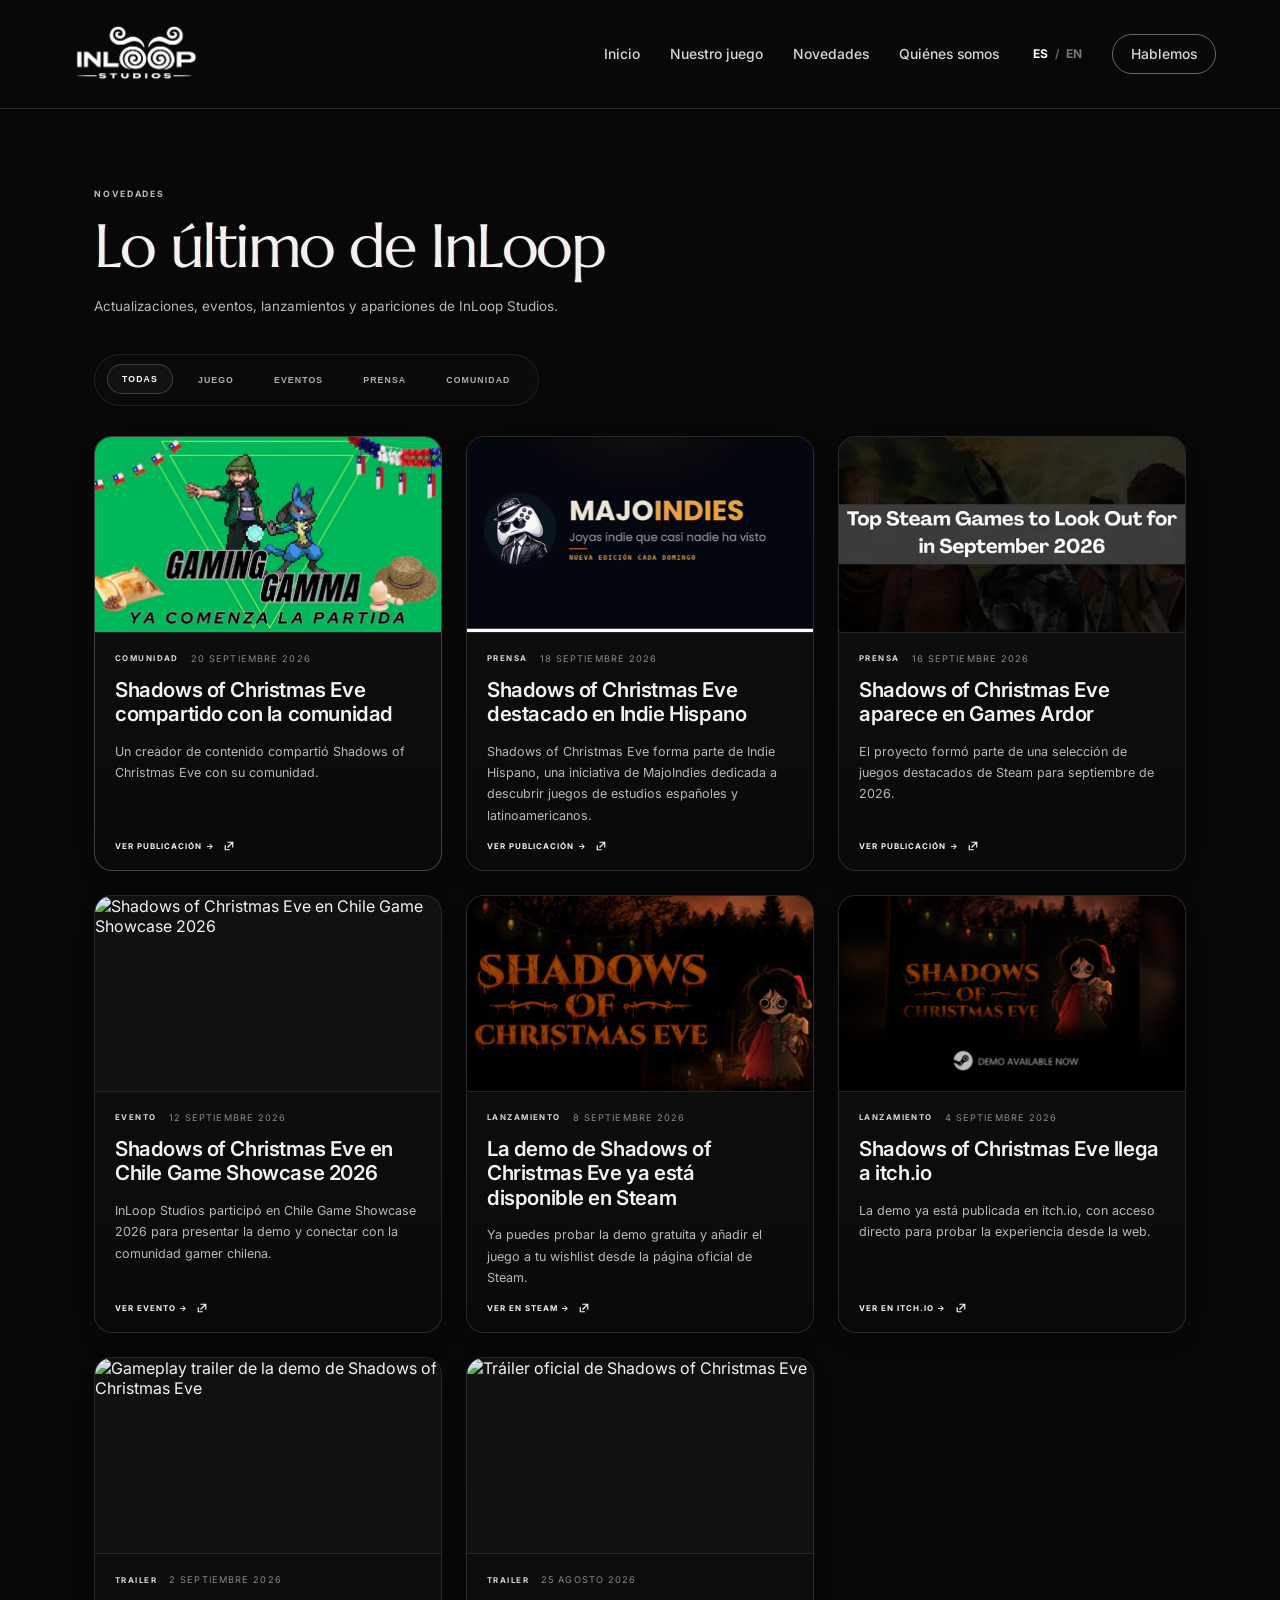
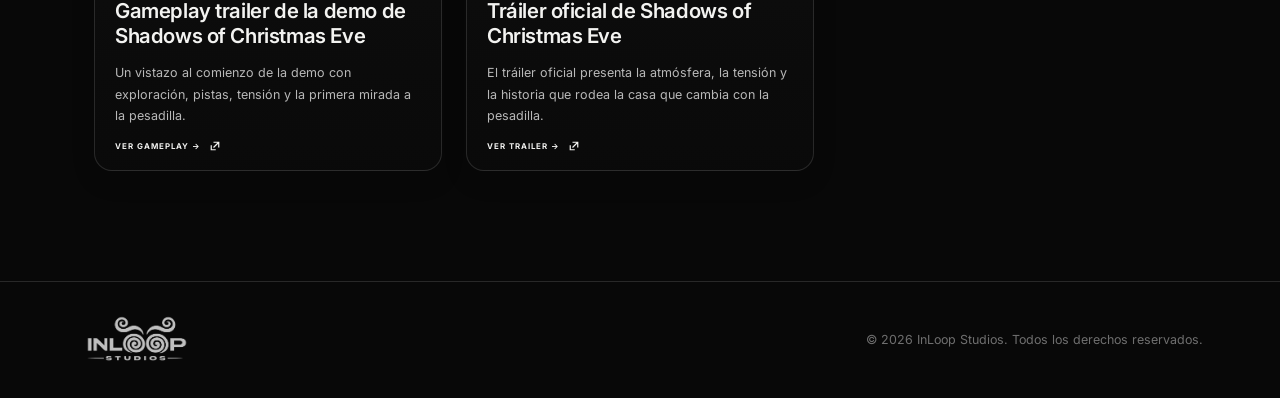
==== commit 725b92c4: "Fix untranslated footer copyright on novedades page Co-Authored-By: Claude Sonnet 5 <noreply@anthrop" ====
--- a/novedades/index.html
+++ b/novedades/index.html
@@ -61,7 +61,7 @@
 
   <footer>
     <img src="../assets/logo-inloop.png" alt="InLoop Studios" />
-    <p>© 2026 InLoop Studios. Todos los derechos reservados.</p>
+    <p data-i18n="footer.copy">© 2026 InLoop Studios. Todos los derechos reservados.</p>
   </footer>
 
   <script src="../script.js"></script>
--- a/styles.css
+++ b/styles.css
@@ -116,7 +116,7 @@
 
 .hero h1 {
   margin: 0;
-  font-size: clamp(2.9rem, 5vw, 5.3rem);
+  font-size: clamp(2.32rem, 4vw, 4.24rem);
   line-height: .92;
   font-weight: 600;
   letter-spacing: -.04em;
@@ -317,7 +317,7 @@
 .about-intro h2,
 .contact-heading h2 {
   margin: 0;
-  font-size: clamp(2.9rem, 5vw, 5.3rem);
+  font-size: clamp(2.32rem, 4vw, 4.24rem);
   line-height: .96;
   font-weight: 600;
   letter-spacing: -.04em;
@@ -375,7 +375,7 @@
 
 .team-info h3 {
   margin: 0 0 14px;
-  font-size: 2rem;
+  font-size: 1.6rem;
   font-weight: 600;
 }
 
@@ -558,7 +558,7 @@
 .news-kicker {
   margin: 0 0 18px;
   letter-spacing: .22em;
-  font-size: .68rem;
+  font-size: .544rem;
   font-weight: 700;
   text-transform: uppercase;
   color: #bdbdbd;
@@ -567,7 +567,7 @@
 .news-header h1 {
   margin: 0;
   font-family: "Marcellus", serif;
-  font-size: clamp(3.2rem, 6vw, 6rem);
+  font-size: clamp(2.56rem, 4.8vw, 4.8rem);
   line-height: .96;
   letter-spacing: -0.04em;
   font-weight: 400;
@@ -583,7 +583,7 @@
   margin: 18px 0 0;
   color: var(--gray);
   line-height: 1.8;
-  font-size: 1.05rem;
+  font-size: .84rem;
 }
 
 .news-toolbar {
@@ -613,7 +613,7 @@
   color: #aeaeae;
   padding: 9px 14px;
   border-radius: 999px;
-  font-size: .68rem;
+  font-size: .544rem;
   font-weight: 700;
   letter-spacing: .13em;
   text-transform: uppercase;
@@ -703,21 +703,21 @@
 .news-category {
   color: #d8d8d8;
   letter-spacing: .18em;
-  font-size: .62rem;
+  font-size: .496rem;
   font-weight: 700;
   text-transform: uppercase;
 }
 
 .news-date {
   color: #8a8a8a;
-  font-size: .72rem;
+  font-size: .576rem;
   letter-spacing: .12em;
   text-transform: uppercase;
 }
 
 .news-card h3 {
   margin: 0;
-  font-size: clamp(1.35rem, 2vw, 1.9rem);
+  font-size: clamp(1.08rem, 1.6vw, 1.52rem);
   line-height: 1.2;
   font-weight: 600;
   letter-spacing: -0.02em;
@@ -728,7 +728,7 @@
   margin: 0;
   color: var(--gray);
   line-height: 1.7;
-  font-size: .98rem;
+  font-size: .784rem;
 }
 
 .news-card-cta {
@@ -739,7 +739,7 @@
   color: #f3f3f1;
   text-transform: uppercase;
   letter-spacing: .13em;
-  font-size: .62rem;
+  font-size: .496rem;
   font-weight: 700;
 }
 
@@ -1065,7 +1065,7 @@
 }
 
 .team-info h3 {
-  font-size: 1.7rem;
+  font-size: 1.36rem;
 }
 
 .team-info h3 span {
@@ -1168,7 +1168,7 @@
 .hero h1 {
   max-width: 900px;
   font-family: "Marcellus", serif;
-  font-size: clamp(2.4rem, 4.2vw, 4.7rem);
+  font-size: clamp(1.92rem, 3.36vw, 3.76rem);
   line-height: 1.02;
   letter-spacing: -.018em;
 }
@@ -1234,7 +1234,7 @@
 
 @media (max-width: 620px) {
   .hero h1 {
-    font-size: clamp(2.2rem, 11vw, 3.7rem);
+    font-size: clamp(1.76rem, 8.8vw, 2.96rem);
     line-height: 1.02;
   }
 
@@ -1833,7 +1833,7 @@
 
 .hero h1 {
   max-width: 980px;
-  font-size: clamp(2.35rem, 3.95vw, 4.35rem);
+  font-size: clamp(1.88rem, 3.16vw, 3.48rem);
   line-height: 0.96;
   letter-spacing: -0.02em;
 }
@@ -1919,7 +1919,7 @@
 }
 
 .team-info h3 {
-  font-size: 1.65rem;
+  font-size: 1.32rem;
 }
 
 .team-info > p:not(.role) {
@@ -1969,7 +1969,7 @@
 
   .hero h1 {
     max-width: 100%;
-    font-size: clamp(2.1rem, 10.5vw, 3.55rem);
+    font-size: clamp(1.68rem, 8.4vw, 2.84rem);
     line-height: 0.98;
   }
 
@@ -2039,7 +2039,7 @@
 
   .about-intro h2,
   .contact-heading h2 {
-    font-size: clamp(2.3rem, 10vw, 3.6rem);
+    font-size: clamp(1.84rem, 8vw, 2.88rem);
   }
 }
 
